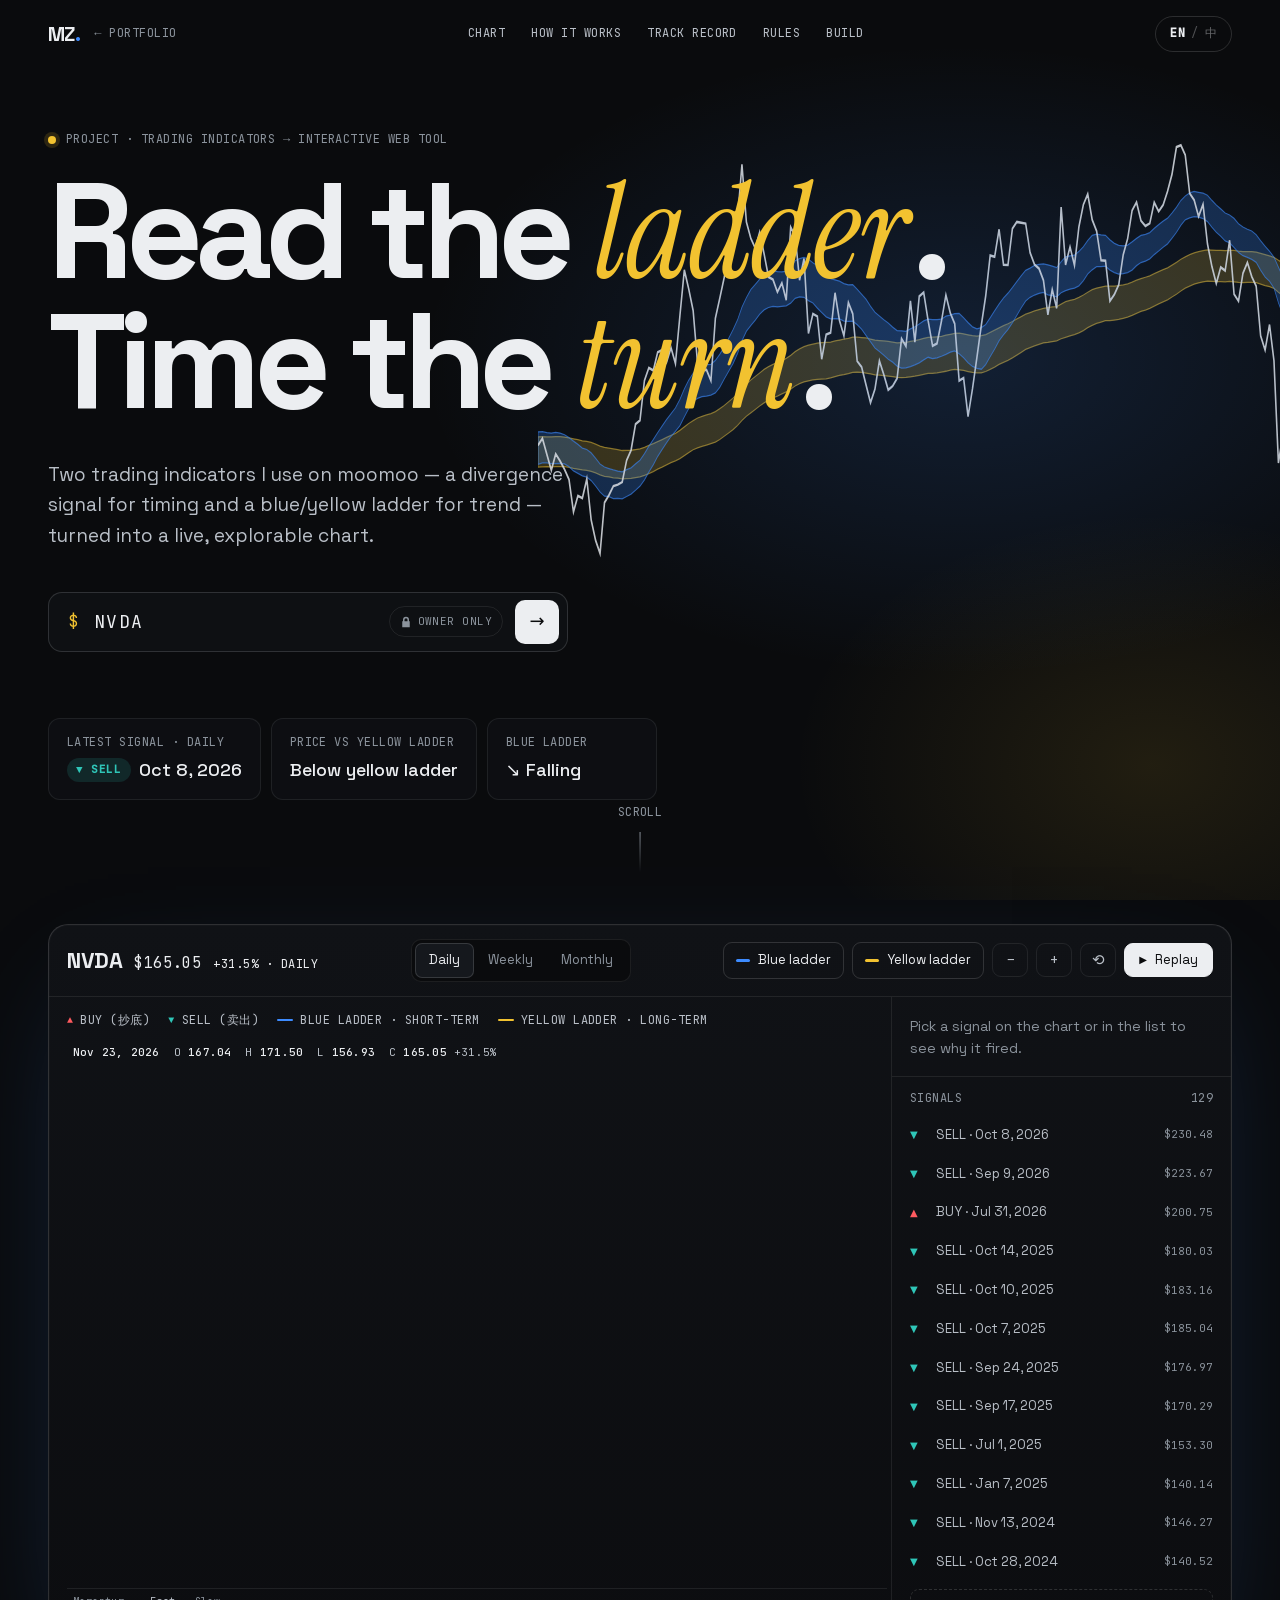
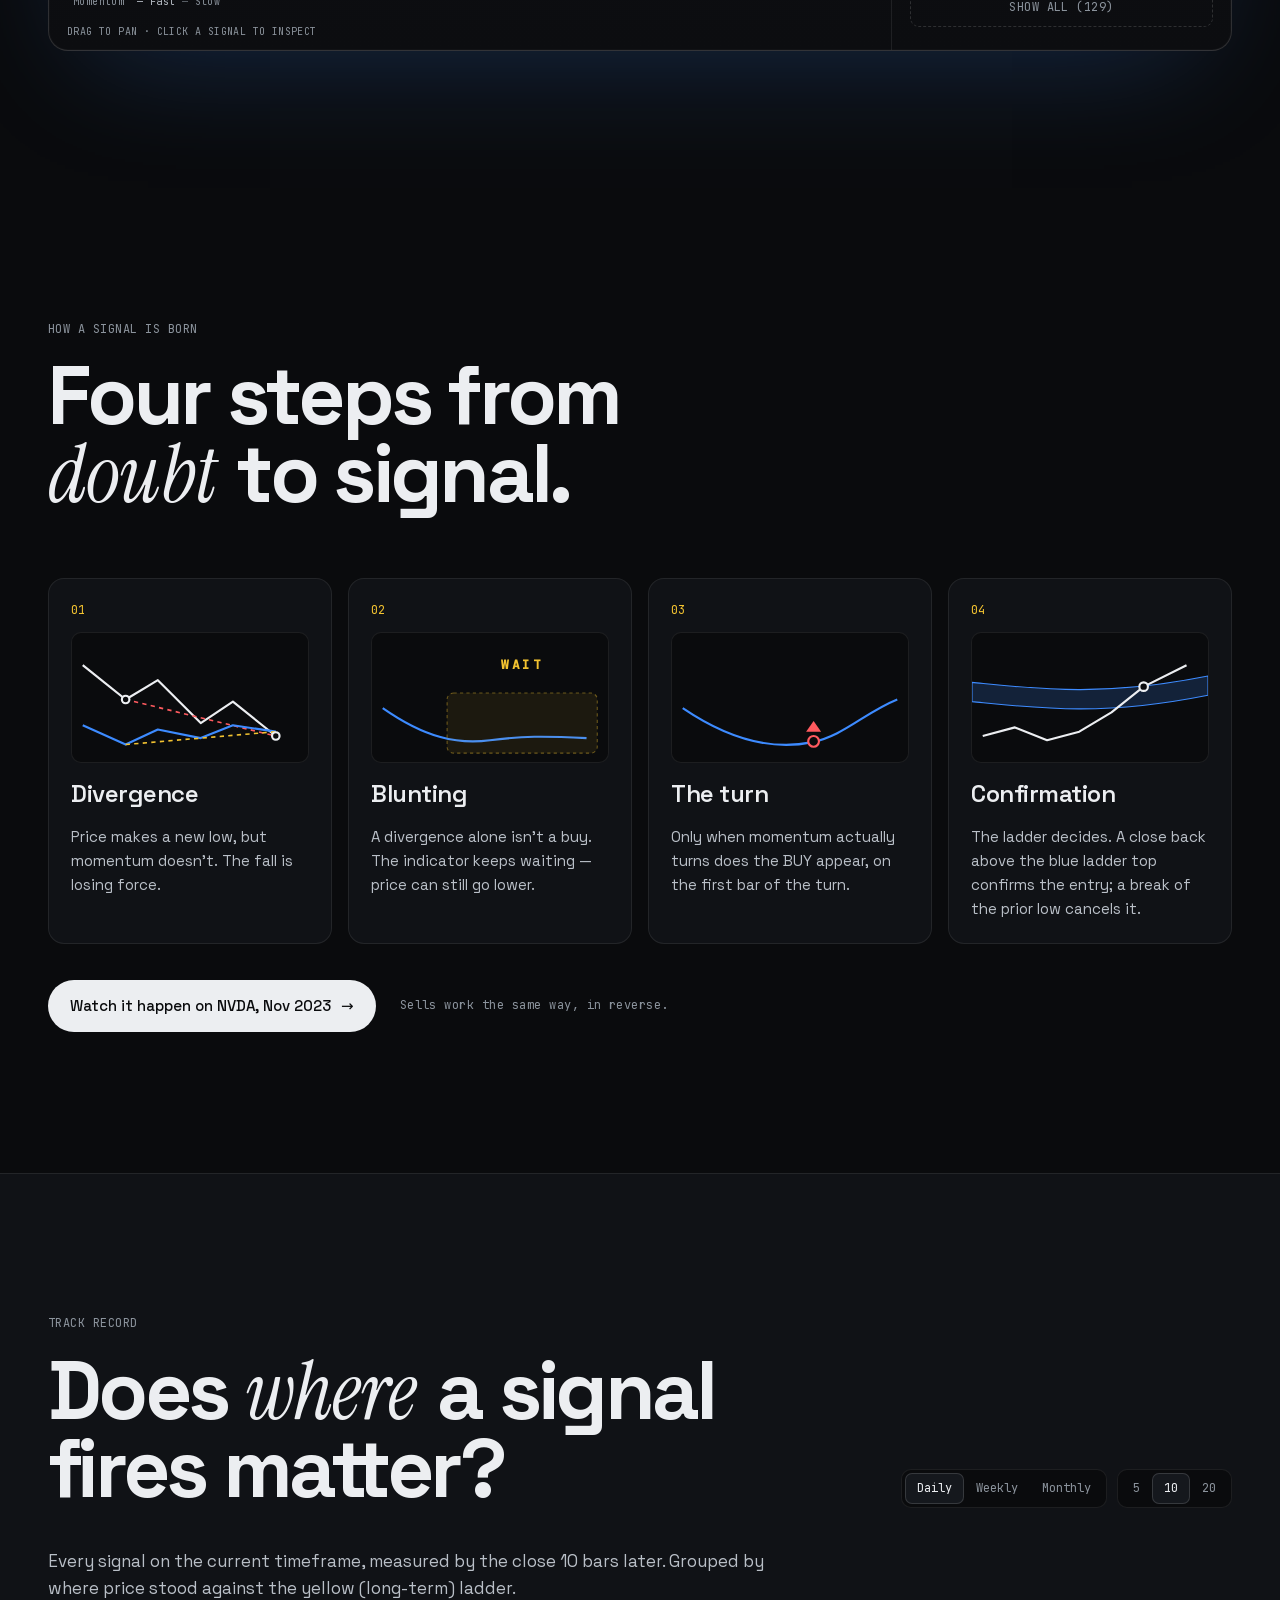
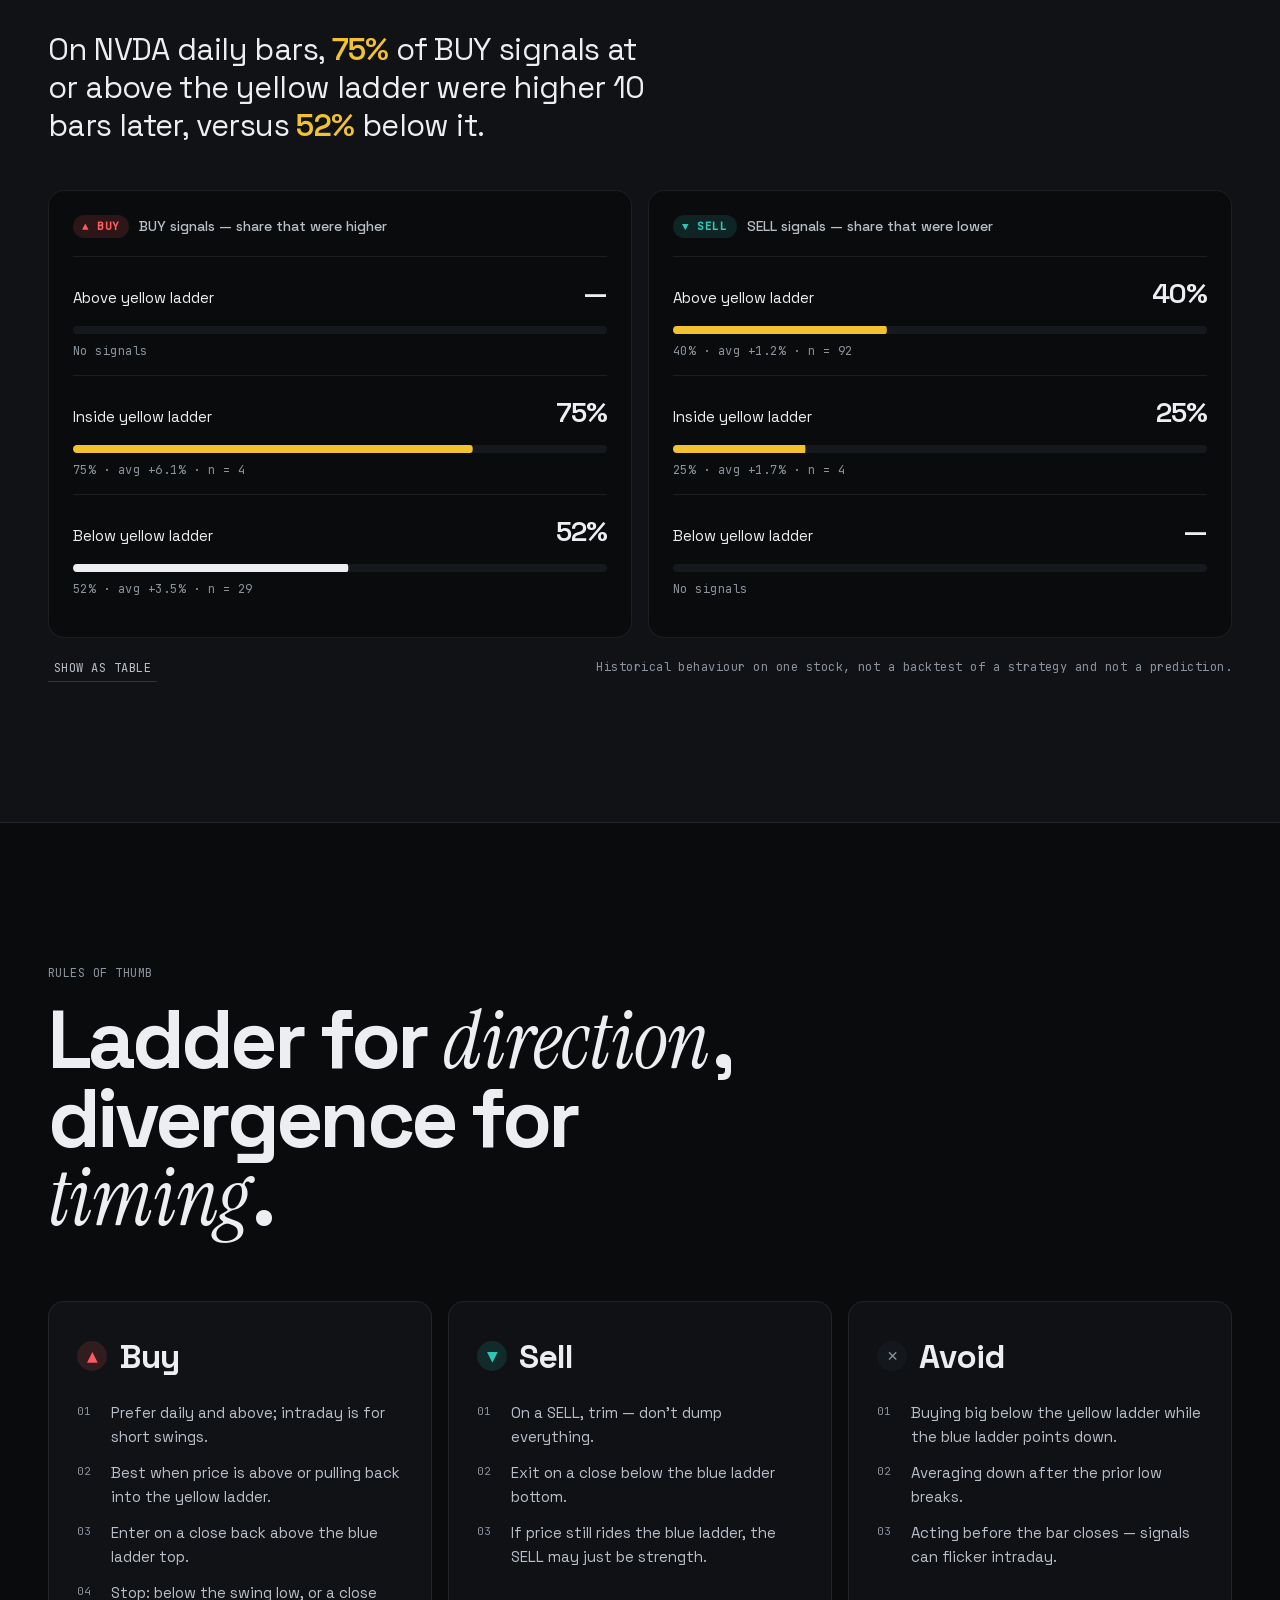
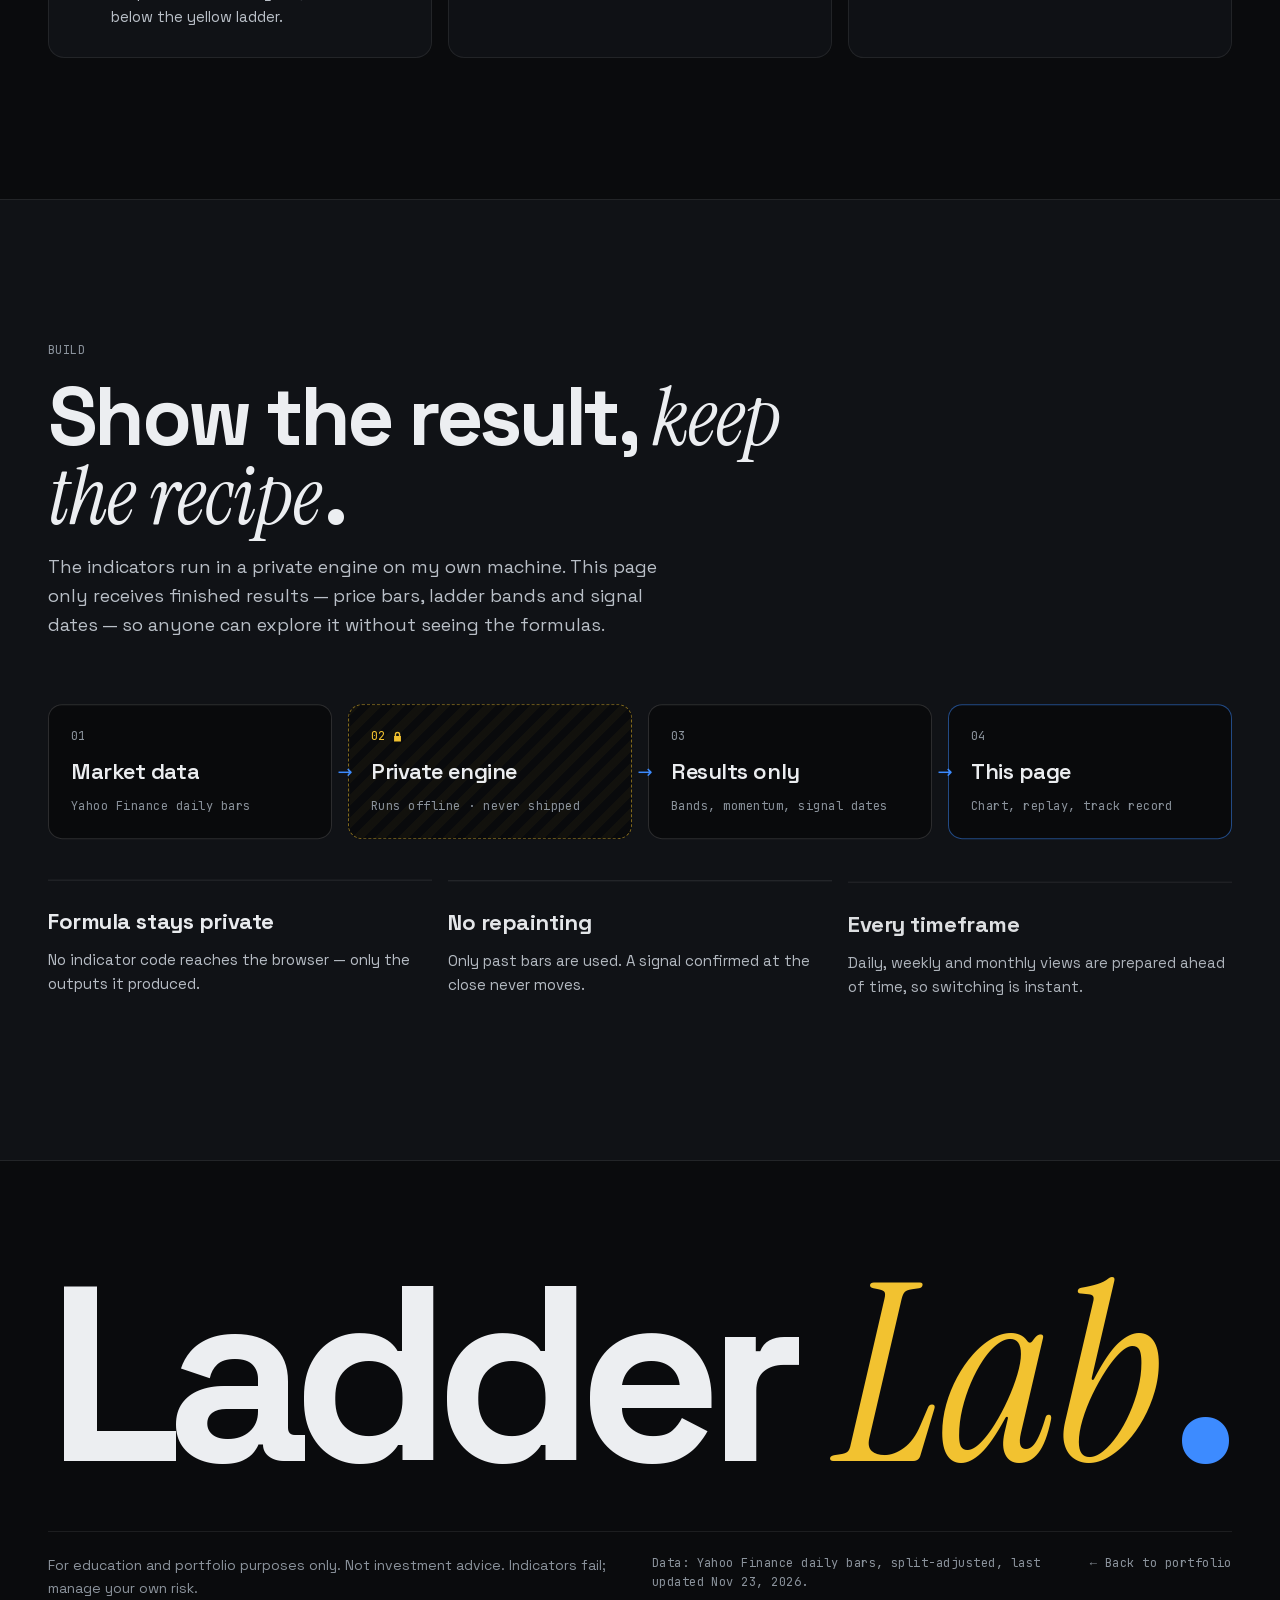
==== ladder-lab/index.html @ 9405c947 "Update site: ladder lab page" ====
<!DOCTYPE html>
<html lang="en">
<head>
  <meta charset="UTF-8" />
  <meta name="viewport" content="width=device-width, initial-scale=1.0" />
  <title>Ladder Lab | Michael Zhang</title>
  <meta name="description" content="Ladder Lab — two personal trading indicators, a divergence signal and a blue/yellow trend ladder, explored interactively on NVDA." />
  <meta name="theme-color" content="#0a0b0d" />
  <link rel="icon" href="data:image/svg+xml,<svg xmlns='http://www.w3.org/2000/svg' viewBox='0 0 64 64'><rect width='64' height='64' rx='14' fill='%230a0b0d'/><rect x='14' y='16' width='36' height='5' rx='2' fill='%233d8bff'/><rect x='14' y='29' width='36' height='5' rx='2' fill='%23f2c230'/><rect x='14' y='42' width='36' height='5' rx='2' fill='%233d8bff'/></svg>" />
  <script>
    (function () {
      var lang = null;
      try { var q = new URLSearchParams(location.search).get("lang"); if (q === "zh" || q === "en") lang = q; } catch (e) {}
      if (!lang) { try { var s = localStorage.getItem("site-lang"); if (s === "zh" || s === "en") lang = s; } catch (e) {} }
      if (!lang) lang = /^zh/i.test(navigator.language || "") ? "zh" : "en";
      window.__LANG = lang;
      document.documentElement.lang = lang === "zh" ? "zh-CN" : "en";
    })();
  </script>
  <link rel="preload" href="fonts/SpaceGrotesk-normal-latin-7.woff2" as="font" type="font/woff2" crossorigin />
  <link rel="stylesheet" href="css/fonts.css" />
  <link rel="stylesheet" href="css/style.css" />
</head>
<body>
  <!-- ========== NAV ========== -->
  <header class="nav" id="nav">
    <a class="nav-back" href="/" aria-label="Back to portfolio">
      <span class="nav-logo">MZ<span class="accent">.</span></span>
      <span class="nav-back-text mono"><span aria-hidden="true">←</span> <span data-i18n="back">Portfolio</span></span>
    </a>
    <nav class="nav-links mono" aria-label="Sections">
      <a href="#lab" data-i18n="navChart">Chart</a>
      <a href="#how" data-i18n="navHow">How it works</a>
      <a href="#record" data-i18n="navRecord">Track record</a>
      <a href="#rules" data-i18n="navRules">Rules</a>
      <a href="#code" data-i18n="navCode">Build</a>
    </nav>
    <button class="lang-toggle mono" id="langToggle" type="button" aria-label="Switch language">
      <span data-lang="en">EN</span><span aria-hidden="true" class="sep">/</span><span data-lang="zh">中</span>
    </button>
  </header>

  <main>
    <!-- ========== HERO ========== -->
    <section class="hero" id="top">
      <div class="hero-bg" aria-hidden="true">
        <div class="rung-field" id="rungField"></div>
      </div>
      <div class="wrap hero-inner">
        <p class="eyebrow mono"><span class="dot"></span><span data-i18n="eyebrow"></span></p>
        <h1 class="hero-title" data-i18n-html="heroTitle"></h1>
        <p class="hero-sub" data-i18n="heroSub"></p>

        <form class="search" id="searchForm" autocomplete="off" role="search">
          <span class="search-prompt mono" aria-hidden="true">$</span>
          <input class="search-input mono" id="searchInput" type="text" value="NVDA" spellcheck="false" aria-describedby="searchMsg" />
          <span class="search-lock mono"><svg viewBox="0 0 16 16" width="12" height="12" aria-hidden="true"><path fill="currentColor" d="M4 7V5a4 4 0 1 1 8 0v2h1v8H3V7h1Zm2 0h4V5a2 2 0 1 0-4 0v2Z"/></svg><span data-i18n="lockHint">Owner only</span></span>
          <button class="search-go" type="submit" aria-label="Go">→</button>
        </form>
        <p class="search-msg mono" id="searchMsg" role="status"></p>

        <ul class="hero-status" id="heroStatus"></ul>
      </div>
      <a class="scroll-cue mono" href="#lab"><span data-i18n="scrollCue">Scroll</span><i></i></a>
    </section>

    <!-- ========== LAB (chart) ========== -->
    <section class="lab" id="lab">
      <div class="wrap">
        <div class="terminal">
          <div class="term-bar">
            <div class="term-id">
              <span class="term-sym" id="symName">NVDA</span>
              <span class="term-px mono" id="symPx"></span>
              <span class="term-chg mono" id="symChg"></span>
            </div>
            <div class="seg" role="tablist" id="tfSeg">
              <button role="tab" data-tf="D" data-i18n="tfD">Daily</button>
              <button role="tab" data-tf="W" data-i18n="tfW">Weekly</button>
              <button role="tab" data-tf="M" data-i18n="tfM">Monthly</button>
            </div>
            <div class="term-tools">
              <label class="chk blue"><input type="checkbox" id="tBlue" checked /><i></i><span data-i18n="blue">Blue ladder</span></label>
              <label class="chk yellow"><input type="checkbox" id="tYellow" checked /><i></i><span data-i18n="yellow">Yellow ladder</span></label>
              <button class="tool" id="zoomOut" data-i18n-aria="zoomOut" aria-label="Zoom out">−</button>
              <button class="tool" id="zoomIn" data-i18n-aria="zoomIn" aria-label="Zoom in">+</button>
              <button class="tool" id="resetView" data-i18n-aria="reset" aria-label="Reset view">⟲</button>
              <button class="tool tool-play" id="replayBtn"><span class="ico" aria-hidden="true">▶</span><span data-i18n="replay">Replay</span></button>
            </div>
          </div>

          <div class="term-body">
            <div class="chart-col">
              <div class="legend mono" id="legend">
                <span class="lg"><i class="sw sw-buy">▲</i><span data-i18n="legendBuy"></span></span>
                <span class="lg"><i class="sw sw-sell">▼</i><span data-i18n="legendSell"></span></span>
                <span class="lg"><i class="sw sw-line blue"></i><span data-i18n="legendBlue"></span></span>
                <span class="lg"><i class="sw sw-line yellow"></i><span data-i18n="legendYellow"></span></span>
              </div>
              <div class="chart-wrap">
                <div class="readout mono" id="readout" aria-live="off"></div>
                <div class="stage mono" id="stage" hidden><span class="stage-dot"></span><span id="stageText"></span><span class="stage-date" id="stageDate"></span></div>
                <div class="chart" id="chart" role="img" aria-label="NVDA candlestick chart with ladder bands and signals"></div>
                <div class="pane-label mono" id="macdLabel"><span data-i18n="legendHist"></span> &nbsp;<span class="pl-dif">— <span data-i18n="legendDif"></span></span> <span class="pl-dea">┄ <span data-i18n="legendDea"></span></span></div>
              </div>
              <p class="chart-hint mono" data-i18n="dragHint"></p>
            </div>

            <aside class="inspector" id="inspector" aria-live="polite" data-lenis-prevent>
              <div class="insp-card" id="inspCard"></div>
              <div class="insp-list">
                <div class="insp-list-head mono">
                  <span data-i18n="signals">Signals</span>
                  <span id="sigCount"></span>
                </div>
                <ol class="sig-list" id="sigList"></ol>
                <button class="sig-more mono" id="sigMore" type="button"></button>
              </div>
            </aside>
          </div>
        </div>
      </div>
    </section>

    <!-- ========== HOW IT WORKS ========== -->
    <section class="section" id="how">
      <div class="wrap">
        <div class="sec-head">
          <p class="eyebrow mono" data-i18n="howEyebrow"></p>
          <h2 class="sec-title" data-i18n-html="howTitle"></h2>
        </div>
        <ol class="steps">
          <li class="step reveal">
            <span class="step-n mono">01</span>
            <svg class="step-fig" viewBox="0 0 220 120" aria-hidden="true">
              <polyline class="f-price" points="10,30 50,62 80,44 120,84 150,64 190,96" />
              <line class="f-div price" x1="50" y1="62" x2="190" y2="96" />
              <polyline class="f-dif" points="10,92 50,110 80,96 120,104 150,92 190,98" transform="translate(0,-6)" />
              <line class="f-div dif" x1="50" y1="104" x2="190" y2="92" />
              <circle class="f-pt" cx="50" cy="62" r="3.5" /><circle class="f-pt" cx="190" cy="96" r="3.5" />
            </svg>
            <h3 data-i18n="step1T"></h3>
            <p data-i18n="step1B"></p>
          </li>
          <li class="step reveal">
            <span class="step-n mono">02</span>
            <svg class="step-fig" viewBox="0 0 220 120" aria-hidden="true">
              <path class="f-dif" d="M10 70 C 50 98, 80 104, 110 100 S 160 96, 200 98" />
              <rect class="f-zone" x="70" y="56" width="140" height="56" rx="6" />
              <text class="f-txt" x="140" y="34" text-anchor="middle">WAIT</text>
            </svg>
            <h3 data-i18n="step2T"></h3>
            <p data-i18n="step2B"></p>
          </li>
          <li class="step reveal">
            <span class="step-n mono">03</span>
            <svg class="step-fig" viewBox="0 0 220 120" aria-hidden="true">
              <path class="f-dif" d="M10 70 C 60 104, 100 108, 130 102 S 180 74, 210 62" />
              <circle class="f-pt buy" cx="132" cy="101" r="5" />
              <path class="f-arrow buy" d="M132 82 l-7 10 h14 z" />
            </svg>
            <h3 data-i18n="step3T"></h3>
            <p data-i18n="step3B"></p>
          </li>
          <li class="step reveal">
            <span class="step-n mono">04</span>
            <svg class="step-fig" viewBox="0 0 220 120" aria-hidden="true">
              <path class="f-band blue" d="M0 46 C 60 52, 120 60, 220 40 L 220 58 C 120 78, 60 70, 0 64 Z" />
              <polyline class="f-price" points="10,96 40,88 70,100 100,92 130,74 160,50 200,30" />
              <circle class="f-pt" cx="160" cy="50" r="4" />
            </svg>
            <h3 data-i18n="step4T"></h3>
            <p data-i18n="step4B"></p>
          </li>
        </ol>
        <div class="how-foot">
          <button class="btn btn-primary" id="howCta" type="button"><span data-i18n="howCta"></span> <span aria-hidden="true">→</span></button>
          <p class="mono how-mirror" data-i18n="howMirror"></p>
        </div>
      </div>
    </section>

    <!-- ========== TRACK RECORD ========== -->
    <section class="section section-alt" id="record">
      <div class="wrap">
        <div class="sec-head sec-head-row">
          <div>
            <p class="eyebrow mono" data-i18n="recEyebrow"></p>
            <h2 class="sec-title" data-i18n-html="recTitle"></h2>
          </div>
          <div class="rec-controls">
            <div class="seg seg-sm" id="tfSeg2" role="tablist">
              <button role="tab" data-tf="D" data-i18n="tfD"></button>
              <button role="tab" data-tf="W" data-i18n="tfW"></button>
              <button role="tab" data-tf="M" data-i18n="tfM"></button>
            </div>
            <div class="seg seg-sm" id="hzSeg" role="tablist" aria-label="Horizon">
              <button role="tab" data-hz="5">5</button>
              <button role="tab" data-hz="10">10</button>
              <button role="tab" data-hz="20">20</button>
            </div>
          </div>
        </div>
        <p class="rec-sub" id="recSub"></p>
        <p class="rec-insight" id="recInsight"></p>
        <div class="rec-grid" id="recGrid"></div>
        <div class="rec-foot">
          <button class="link-btn mono" id="recToggle" type="button"></button>
          <p class="mono rec-note" data-i18n="recNote"></p>
        </div>
      </div>
    </section>

    <!-- ========== RULES ========== -->
    <section class="section" id="rules">
      <div class="wrap">
        <div class="sec-head">
          <p class="eyebrow mono" data-i18n="rulesEyebrow"></p>
          <h2 class="sec-title" data-i18n-html="rulesTitle"></h2>
        </div>
        <div class="rules">
          <article class="rule reveal rule-buy">
            <h3><span class="rule-ico" aria-hidden="true">▲</span><span data-i18n="ruleBuyT"></span></h3>
            <ol><li data-i18n="ruleBuy1"></li><li data-i18n="ruleBuy2"></li><li data-i18n="ruleBuy3"></li><li data-i18n="ruleBuy4"></li></ol>
          </article>
          <article class="rule reveal rule-sell">
            <h3><span class="rule-ico" aria-hidden="true">▼</span><span data-i18n="ruleSellT"></span></h3>
            <ol><li data-i18n="ruleSell1"></li><li data-i18n="ruleSell2"></li><li data-i18n="ruleSell3"></li></ol>
          </article>
          <article class="rule reveal rule-avoid">
            <h3><span class="rule-ico" aria-hidden="true">✕</span><span data-i18n="ruleAvoidT"></span></h3>
            <ol><li data-i18n="ruleAvoid1"></li><li data-i18n="ruleAvoid2"></li><li data-i18n="ruleAvoid3"></li></ol>
          </article>
        </div>
      </div>
    </section>

    <!-- ========== UNDER THE HOOD ========== -->
    <section class="section section-alt" id="code">
      <div class="wrap">
        <div class="sec-head">
          <p class="eyebrow mono" data-i18n="codeEyebrow"></p>
          <h2 class="sec-title" data-i18n-html="codeTitle"></h2>
          <p class="sec-sub" data-i18n="codeSub"></p>
        </div>
        <ol class="pipe reveal">
          <li class="pipe-step"><span class="pipe-n mono">01</span><h3 data-i18n="pipe1T"></h3><p class="mono" data-i18n="pipe1B"></p></li>
          <li class="pipe-step pipe-lock"><span class="pipe-n mono">02 <svg viewBox="0 0 16 16" width="11" height="11" aria-hidden="true"><path fill="currentColor" d="M4 7V5a4 4 0 1 1 8 0v2h1v8H3V7h1Zm2 0h4V5a2 2 0 1 0-4 0v2Z"/></svg></span><h3 data-i18n="pipe2T"></h3><p class="mono" data-i18n="pipe2B"></p></li>
          <li class="pipe-step"><span class="pipe-n mono">03</span><h3 data-i18n="pipe3T"></h3><p class="mono" data-i18n="pipe3B"></p></li>
          <li class="pipe-step pipe-out"><span class="pipe-n mono">04</span><h3 data-i18n="pipe4T"></h3><p class="mono" data-i18n="pipe4B"></p></li>
        </ol>
        <div class="facts">
          <div class="fact reveal"><h3 data-i18n="fact1T"></h3><p data-i18n="fact1B"></p></div>
          <div class="fact reveal"><h3 data-i18n="fact2T"></h3><p data-i18n="fact2B"></p></div>
          <div class="fact reveal"><h3 data-i18n="fact3T"></h3><p data-i18n="fact3B"></p></div>
        </div>
      </div>
    </section>
  </main>

  <footer class="footer">
    <div class="wrap">
      <div class="foot-mark" aria-hidden="true">Ladder <em>Lab</em><span class="accent">.</span></div>
      <div class="foot-row">
        <p data-i18n="footDisclaimer"></p>
        <p class="mono" id="footData"></p>
        <a class="mono foot-back" href="/"><span aria-hidden="true">←</span> <span data-i18n="footBack"></span></a>
      </div>
    </div>
  </footer>

  <script src="js/vendor/lightweight-charts.js"></script>
  <script src="js/vendor/gsap.min.js"></script>
  <script src="js/vendor/ScrollTrigger.min.js"></script>
  <script src="js/vendor/lenis.min.js"></script>
  <script src="data/NVDA.js"></script>
  <script src="js/i18n.js"></script>
  <script src="js/app.js"></script>
</body>
</html>
---- ladder-lab/css/fonts.css ----
/* Self-hosted Google Fonts (works in mainland China) */
/* latin-ext */
@font-face {
  font-family: 'Instrument Serif';
  font-style: italic;
  font-weight: 400;
  font-display: swap;
  src: url(../fonts/InstrumentSerif-italic-latin-ext-0.woff2) format('woff2');
  unicode-range: U+0100-02BA, U+02BD-02C5, U+02C7-02CC, U+02CE-02D7, U+02DD-02FF, U+0304, U+0308, U+0329, U+1D00-1DBF, U+1E00-1E9F, U+1EF2-1EFF, U+2020, U+20A0-20AB, U+20AD-20C4, U+2113, U+2C60-2C7F, U+A720-A7FF;
}
/* latin */
@font-face {
  font-family: 'Instrument Serif';
  font-style: italic;
  font-weight: 400;
  font-display: swap;
  src: url(../fonts/InstrumentSerif-italic-latin-1.woff2) format('woff2');
  unicode-range: U+0000-00FF, U+0131, U+0152-0153, U+02BB-02BC, U+02C6, U+02DA, U+02DC, U+0304, U+0308, U+0329, U+2000-206F, U+20AC, U+2122, U+2191, U+2193, U+2212, U+2215, U+FEFF, U+FFFD;
}
/* latin-ext */
@font-face {
  font-family: 'Instrument Serif';
  font-style: normal;
  font-weight: 400;
  font-display: swap;
  src: url(../fonts/InstrumentSerif-normal-latin-ext-2.woff2) format('woff2');
  unicode-range: U+0100-02BA, U+02BD-02C5, U+02C7-02CC, U+02CE-02D7, U+02DD-02FF, U+0304, U+0308, U+0329, U+1D00-1DBF, U+1E00-1E9F, U+1EF2-1EFF, U+2020, U+20A0-20AB, U+20AD-20C4, U+2113, U+2C60-2C7F, U+A720-A7FF;
}
/* latin */
@font-face {
  font-family: 'Instrument Serif';
  font-style: normal;
  font-weight: 400;
  font-display: swap;
  src: url(../fonts/InstrumentSerif-normal-latin-3.woff2) format('woff2');
  unicode-range: U+0000-00FF, U+0131, U+0152-0153, U+02BB-02BC, U+02C6, U+02DA, U+02DC, U+0304, U+0308, U+0329, U+2000-206F, U+20AC, U+2122, U+2191, U+2193, U+2212, U+2215, U+FEFF, U+FFFD;
}
/* latin-ext */
@font-face {
  font-family: 'JetBrains Mono';
  font-style: normal;
  font-weight: 400;
  font-display: swap;
  src: url(../fonts/JetBrainsMono-normal-latin-ext-4.woff2) format('woff2');
  unicode-range: U+0100-02BA, U+02BD-02C5, U+02C7-02CC, U+02CE-02D7, U+02DD-02FF, U+0304, U+0308, U+0329, U+1D00-1DBF, U+1E00-1E9F, U+1EF2-1EFF, U+2020, U+20A0-20AB, U+20AD-20C4, U+2113, U+2C60-2C7F, U+A720-A7FF;
}
/* latin */
@font-face {
  font-family: 'JetBrains Mono';
  font-style: normal;
  font-weight: 400;
  font-display: swap;
  src: url(../fonts/JetBrainsMono-normal-latin-5.woff2) format('woff2');
  unicode-range: U+0000-00FF, U+0131, U+0152-0153, U+02BB-02BC, U+02C6, U+02DA, U+02DC, U+0304, U+0308, U+0329, U+2000-206F, U+20AC, U+2122, U+2191, U+2193, U+2212, U+2215, U+FEFF, U+FFFD;
}
/* latin-ext */
@font-face {
  font-family: 'JetBrains Mono';
  font-style: normal;
  font-weight: 500;
  font-display: swap;
  src: url(../fonts/JetBrainsMono-normal-latin-ext-4.woff2) format('woff2');
  unicode-range: U+0100-02BA, U+02BD-02C5, U+02C7-02CC, U+02CE-02D7, U+02DD-02FF, U+0304, U+0308, U+0329, U+1D00-1DBF, U+1E00-1E9F, U+1EF2-1EFF, U+2020, U+20A0-20AB, U+20AD-20C4, U+2113, U+2C60-2C7F, U+A720-A7FF;
}
/* latin */
@font-face {
  font-family: 'JetBrains Mono';
  font-style: normal;
  font-weight: 500;
  font-display: swap;
  src: url(../fonts/JetBrainsMono-normal-latin-5.woff2) format('woff2');
  unicode-range: U+0000-00FF, U+0131, U+0152-0153, U+02BB-02BC, U+02C6, U+02DA, U+02DC, U+0304, U+0308, U+0329, U+2000-206F, U+20AC, U+2122, U+2191, U+2193, U+2212, U+2215, U+FEFF, U+FFFD;
}
/* latin-ext */
@font-face {
  font-family: 'Space Grotesk';
  font-style: normal;
  font-weight: 400;
  font-display: swap;
  src: url(../fonts/SpaceGrotesk-normal-latin-ext-6.woff2) format('woff2');
  unicode-range: U+0100-02BA, U+02BD-02C5, U+02C7-02CC, U+02CE-02D7, U+02DD-02FF, U+0304, U+0308, U+0329, U+1D00-1DBF, U+1E00-1E9F, U+1EF2-1EFF, U+2020, U+20A0-20AB, U+20AD-20C4, U+2113, U+2C60-2C7F, U+A720-A7FF;
}
/* latin */
@font-face {
  font-family: 'Space Grotesk';
  font-style: normal;
  font-weight: 400;
  font-display: swap;
  src: url(../fonts/SpaceGrotesk-normal-latin-7.woff2) format('woff2');
  unicode-range: U+0000-00FF, U+0131, U+0152-0153, U+02BB-02BC, U+02C6, U+02DA, U+02DC, U+0304, U+0308, U+0329, U+2000-206F, U+20AC, U+2122, U+2191, U+2193, U+2212, U+2215, U+FEFF, U+FFFD;
}
/* latin-ext */
@font-face {
  font-family: 'Space Grotesk';
  font-style: normal;
  font-weight: 500;
  font-display: swap;
  src: url(../fonts/SpaceGrotesk-normal-latin-ext-6.woff2) format('woff2');
  unicode-range: U+0100-02BA, U+02BD-02C5, U+02C7-02CC, U+02CE-02D7, U+02DD-02FF, U+0304, U+0308, U+0329, U+1D00-1DBF, U+1E00-1E9F, U+1EF2-1EFF, U+2020, U+20A0-20AB, U+20AD-20C4, U+2113, U+2C60-2C7F, U+A720-A7FF;
}
/* latin */
@font-face {
  font-family: 'Space Grotesk';
  font-style: normal;
  font-weight: 500;
  font-display: swap;
  src: url(../fonts/SpaceGrotesk-normal-latin-7.woff2) format('woff2');
  unicode-range: U+0000-00FF, U+0131, U+0152-0153, U+02BB-02BC, U+02C6, U+02DA, U+02DC, U+0304, U+0308, U+0329, U+2000-206F, U+20AC, U+2122, U+2191, U+2193, U+2212, U+2215, U+FEFF, U+FFFD;
}
/* latin-ext */
@font-face {
  font-family: 'Space Grotesk';
  font-style: normal;
  font-weight: 600;
  font-display: swap;
  src: url(../fonts/SpaceGrotesk-normal-latin-ext-6.woff2) format('woff2');
  unicode-range: U+0100-02BA, U+02BD-02C5, U+02C7-02CC, U+02CE-02D7, U+02DD-02FF, U+0304, U+0308, U+0329, U+1D00-1DBF, U+1E00-1E9F, U+1EF2-1EFF, U+2020, U+20A0-20AB, U+20AD-20C4, U+2113, U+2C60-2C7F, U+A720-A7FF;
}
/* latin */
@font-face {
  font-family: 'Space Grotesk';
  font-style: normal;
  font-weight: 600;
  font-display: swap;
  src: url(../fonts/SpaceGrotesk-normal-latin-7.woff2) format('woff2');
  unicode-range: U+0000-00FF, U+0131, U+0152-0153, U+02BB-02BC, U+02C6, U+02DA, U+02DC, U+0304, U+0308, U+0329, U+2000-206F, U+20AC, U+2122, U+2191, U+2193, U+2212, U+2215, U+FEFF, U+FFFD;
}
/* latin-ext */
@font-face {
  font-family: 'Space Grotesk';
  font-style: normal;
  font-weight: 700;
  font-display: swap;
  src: url(../fonts/SpaceGrotesk-normal-latin-ext-6.woff2) format('woff2');
  unicode-range: U+0100-02BA, U+02BD-02C5, U+02C7-02CC, U+02CE-02D7, U+02DD-02FF, U+0304, U+0308, U+0329, U+1D00-1DBF, U+1E00-1E9F, U+1EF2-1EFF, U+2020, U+20A0-20AB, U+20AD-20C4, U+2113, U+2C60-2C7F, U+A720-A7FF;
}
/* latin */
@font-face {
  font-family: 'Space Grotesk';
  font-style: normal;
  font-weight: 700;
  font-display: swap;
  src: url(../fonts/SpaceGrotesk-normal-latin-7.woff2) format('woff2');
  unicode-range: U+0000-00FF, U+0131, U+0152-0153, U+02BB-02BC, U+02C6, U+02DA, U+02DC, U+0304, U+0308, U+0329, U+2000-206F, U+20AC, U+2122, U+2191, U+2193, U+2212, U+2215, U+FEFF, U+FFFD;
}
---- ladder-lab/css/style.css ----
/* ============================================================
   Ladder Lab — dark terminal, editorial type
   ============================================================ */
:root {
  color-scheme: dark;
  --bg: #0a0b0d;
  --panel: #101216;
  --panel-2: #15181d;
  --line: rgba(255, 255, 255, 0.08);
  --line-2: rgba(255, 255, 255, 0.14);
  --ink: #eceef1;
  --ink-2: #b9bfc7;
  --mut: #8b939c;
  --blue: #3d8bff;
  --yellow: #f2c230;
  --buy: #ff5a5f;
  --sell: #2fc6b8;
  --down: #5b6470;

  --font: "Space Grotesk", "PingFang SC", "Hiragino Sans GB", "Microsoft YaHei", "Noto Sans SC", system-ui, sans-serif;
  --mono: "JetBrains Mono", "PingFang SC", ui-monospace, monospace;
  --serif: "Instrument Serif", "Songti SC", Georgia, serif;
  --gutter: clamp(16px, 4vw, 48px);
  --ease: cubic-bezier(0.22, 1, 0.36, 1);
}

*, *::before, *::after { box-sizing: border-box; }
html { scroll-behavior: smooth; }
html.lenis, html.lenis body { height: auto; }
.lenis.lenis-smooth { scroll-behavior: auto !important; }
body {
  margin: 0; background: var(--bg); color: var(--ink);
  font-family: var(--font); font-size: 17px; line-height: 1.6;
  -webkit-font-smoothing: antialiased; overflow-x: clip;
}
a { color: inherit; text-decoration: none; }
h1, h2, h3, p { margin: 0; }
ol, ul { margin: 0; padding: 0; list-style: none; }
button { font: inherit; color: inherit; background: none; border: 0; cursor: pointer; }
::selection { background: var(--blue); color: #fff; }
:focus-visible { outline: 2px solid var(--blue); outline-offset: 3px; border-radius: 4px; }

.wrap { width: 100%; max-width: 1440px; margin: 0 auto; padding: 0 var(--gutter); }
.mono { font-family: var(--mono); font-size: 12px; letter-spacing: 0.04em; text-transform: uppercase; }
html[lang="zh-CN"] .mono { letter-spacing: 0.02em; }
.accent { color: var(--blue); }
em {
  font-family: var(--serif); font-style: italic; font-weight: 400;
  letter-spacing: -0.01em; padding-right: 0.04em;
}
html[lang="zh-CN"] em { font-family: inherit; font-style: normal; font-weight: inherit; color: var(--yellow); padding: 0; }
.eyebrow { color: var(--mut); display: flex; align-items: center; gap: 10px; }
.eyebrow .dot { width: 8px; height: 8px; border-radius: 50%; background: var(--yellow); box-shadow: 0 0 0 4px rgba(242, 194, 48, 0.15); }

/* ============================================================
   NAV
   ============================================================ */
.nav {
  position: fixed; inset: 0 0 auto 0; z-index: 50;
  display: flex; align-items: center; justify-content: space-between; gap: 20px;
  padding: 16px var(--gutter);
  transition: background 0.4s var(--ease), border-color 0.4s, transform 0.5s var(--ease);
  border-bottom: 1px solid transparent;
}
.nav.is-scrolled { background: rgba(10, 11, 13, 0.78); backdrop-filter: blur(14px); -webkit-backdrop-filter: blur(14px); border-bottom-color: var(--line); }
.nav.is-hidden { transform: translateY(-110%); }
.nav-back { display: flex; align-items: center; gap: 14px; }
.nav-logo { font-weight: 700; font-size: 20px; letter-spacing: -0.03em; }
.nav-back-text { color: var(--mut); transition: color 0.3s; }
.nav-back:hover .nav-back-text { color: var(--ink); }
.nav-links { display: flex; gap: 26px; color: var(--ink-2); }
.nav-links a { transition: color 0.3s; }
.nav-links a:hover { color: var(--ink); }
.lang-toggle { display: inline-flex; gap: 6px; height: 36px; align-items: center; padding: 0 14px; border: 1px solid var(--line-2); border-radius: 999px; }
.lang-toggle [data-lang] { opacity: 0.4; transition: opacity 0.3s, color 0.3s; }
.lang-toggle [data-lang].is-active { opacity: 1; font-weight: 600; }
.lang-toggle:hover [data-lang]:not(.is-active) { opacity: 1; color: var(--blue); }
.lang-toggle .sep { opacity: 0.3; }

/* ============================================================
   HERO
   ============================================================ */
.hero { position: relative; min-height: min(100svh, 980px); display: flex; align-items: center; padding: 120px 0 90px; overflow: hidden; }
.hero-bg { position: absolute; inset: 0; pointer-events: none; }
.hero-bg::after {
  content: ""; position: absolute; inset: 0;
  background: radial-gradient(60% 50% at 75% 40%, rgba(61, 139, 255, 0.16), transparent 70%),
              radial-gradient(40% 40% at 90% 85%, rgba(242, 194, 48, 0.10), transparent 70%),
              linear-gradient(180deg, transparent 60%, var(--bg));
}
.rung-field { position: absolute; inset: 0; }
.rung-field svg { position: absolute; right: -4%; top: 8%; width: 62%; height: 84%; opacity: 0.9; }
.hero-inner { position: relative; z-index: 2; }
.hero-title {
  margin-top: 22px; font-size: clamp(56px, 10.5vw, 168px); line-height: 0.9;
  letter-spacing: -0.055em; font-weight: 700; max-width: 11ch;
}
html[lang="zh-CN"] .hero-title { letter-spacing: 0; line-height: 1.08; font-size: clamp(48px, 8.4vw, 132px); max-width: 9em; }
.hero-title em { color: var(--yellow); }
.hero-title .ln { display: block; overflow: hidden; padding-bottom: 0.06em; }
.hero-title .ln > span { display: block; }
.hero-sub { margin-top: 28px; max-width: 560px; color: var(--ink-2); font-size: clamp(17px, 1.5vw, 20px); }

.search {
  margin-top: 40px; display: flex; align-items: center; gap: 12px;
  width: min(520px, 100%); height: 60px; padding: 0 8px 0 20px;
  background: rgba(16, 18, 22, 0.8); border: 1px solid var(--line-2); border-radius: 14px;
  transition: border-color 0.3s, box-shadow 0.3s;
}
.search:focus-within { border-color: var(--blue); box-shadow: 0 0 0 4px rgba(61, 139, 255, 0.15); }
.search-prompt { color: var(--yellow); font-size: 16px; }
.search-input {
  flex: 1; min-width: 0; height: 100%; background: none; border: 0; outline: none;
  color: var(--ink); font-size: 18px; letter-spacing: 0.08em;
}
.search-lock { display: inline-flex; align-items: center; gap: 6px; color: var(--mut); padding: 6px 10px; border: 1px solid var(--line); border-radius: 999px; font-size: 11px; white-space: nowrap; }
.search-go { width: 44px; height: 44px; border-radius: 10px; background: var(--ink); color: var(--bg); font-size: 18px; transition: background 0.3s; }
.search-go:hover { background: var(--blue); color: #fff; }
.search-msg { min-height: 20px; margin-top: 10px; color: var(--yellow); font-size: 11px; }

.hero-status { margin-top: 36px; display: flex; flex-wrap: wrap; gap: 10px; }
.hero-status li {
  display: flex; flex-direction: column; gap: 4px; padding: 14px 18px; min-width: 170px;
  border: 1px solid var(--line); border-radius: 12px; background: rgba(16, 18, 22, 0.6);
}
.hs-k { color: var(--mut); }
.hs-v { font-size: 18px; font-weight: 500; display: flex; align-items: center; gap: 8px; }
.hs-v .tag { font-size: 11px; }
.scroll-cue { position: absolute; left: 50%; bottom: 28px; transform: translateX(-50%); display: flex; flex-direction: column; align-items: center; gap: 10px; color: var(--mut); z-index: 2; }
.scroll-cue i { width: 1px; height: 40px; background: linear-gradient(var(--mut), transparent); animation: cue 2s var(--ease) infinite; transform-origin: top; }
@keyframes cue { 0% { transform: scaleY(0); } 50% { transform: scaleY(1); } 100% { transform: scaleY(1); opacity: 0; } }

/* Tags */
.tag { display: inline-flex; align-items: center; gap: 6px; padding: 3px 9px; border-radius: 999px; font-family: var(--mono); font-size: 11px; font-weight: 600; letter-spacing: 0.06em; text-transform: uppercase; }
.tag-buy { background: rgba(255, 90, 95, 0.14); color: var(--buy); }
.tag-sell { background: rgba(47, 198, 184, 0.14); color: var(--sell); }
.tag-q { background: var(--panel-2); color: var(--ink-2); border: 1px solid var(--line-2); }
.tag-q.good { color: var(--ink); border-color: rgba(242, 194, 48, 0.5); }

/* ============================================================
   LAB — terminal with chart + inspector
   ============================================================ */
.lab { padding: 24px 0 clamp(80px, 10vw, 140px); }
.terminal {
  border: 1px solid var(--line-2); border-radius: 20px; overflow: hidden;
  background: linear-gradient(180deg, var(--panel), #0c0d10);
  box-shadow: 0 40px 120px -40px rgba(61, 139, 255, 0.25), 0 0 0 1px rgba(255, 255, 255, 0.02) inset;
}
.term-bar {
  display: flex; align-items: center; justify-content: space-between; gap: 16px; flex-wrap: wrap;
  padding: 14px 18px; border-bottom: 1px solid var(--line);
}
.term-id { display: flex; align-items: baseline; gap: 12px; }
.term-sym { font-size: 22px; font-weight: 700; letter-spacing: -0.02em; }
.term-px { font-size: 15px; color: var(--ink); }
.term-chg { font-size: 12px; }
.term-chg.up { color: var(--ink); } .term-chg.down { color: var(--mut); }

.seg { display: inline-flex; padding: 3px; background: var(--bg); border: 1px solid var(--line); border-radius: 10px; }
.seg button { padding: 7px 14px; border-radius: 7px; font-size: 13px; color: var(--mut); transition: background 0.25s, color 0.25s; }
.seg button:hover { color: var(--ink); }
.seg button[aria-selected="true"] { background: var(--panel-2); color: var(--ink); box-shadow: 0 0 0 1px var(--line-2) inset; }
.seg-sm button { padding: 6px 12px; font-family: var(--mono); font-size: 12px; }

.term-tools { display: flex; align-items: center; gap: 8px; flex-wrap: wrap; }
.chk { display: inline-flex; align-items: center; gap: 8px; padding: 7px 12px; border: 1px solid var(--line); border-radius: 9px; font-size: 13px; color: var(--ink-2); cursor: pointer; user-select: none; transition: border-color 0.25s, color 0.25s; }
.chk input { position: absolute; opacity: 0; pointer-events: none; }
.chk i { width: 14px; height: 3px; border-radius: 2px; background: currentColor; opacity: 0.35; }
.chk.blue i { background: var(--blue); } .chk.yellow i { background: var(--yellow); }
.chk:has(input:checked) { color: var(--ink); border-color: var(--line-2); }
.chk:has(input:checked) i { opacity: 1; }
.chk:has(input:focus-visible) { outline: 2px solid var(--blue); outline-offset: 2px; }
.tool { min-width: 36px; height: 34px; padding: 0 10px; border: 1px solid var(--line); border-radius: 9px; color: var(--ink-2); font-size: 15px; transition: border-color 0.25s, color 0.25s, background 0.25s; }
.tool:hover { border-color: var(--line-2); color: var(--ink); }
.tool-play { display: inline-flex; align-items: center; gap: 8px; font-size: 13px; background: var(--ink); color: var(--bg); border-color: var(--ink); padding: 0 14px; }
.tool-play:hover { background: var(--blue); border-color: var(--blue); color: #fff; }
.tool-play .ico { font-size: 10px; }
.tool-play.is-playing { background: var(--yellow); border-color: var(--yellow); color: var(--bg); }

.term-body { display: grid; grid-template-columns: minmax(0, 1fr) 340px; }
.chart-col { padding: 14px 4px 10px 18px; min-width: 0; }
.legend { display: flex; flex-wrap: wrap; gap: 6px 18px; color: var(--ink-2); padding: 0 0 10px; }
.lg { display: inline-flex; align-items: center; gap: 7px; }
.sw { font-style: normal; font-size: 10px; }
.sw-buy { color: var(--buy); } .sw-sell { color: var(--sell); }
.sw-line { width: 16px; height: 2px; border-radius: 2px; }
.sw-line.blue { background: var(--blue); } .sw-line.yellow { background: var(--yellow); }

.chart-wrap { position: relative; }
.chart { height: clamp(460px, 64vh, 680px); }
.readout {
  position: absolute; left: 6px; top: 4px; z-index: 3; pointer-events: none;
  display: flex; flex-wrap: wrap; gap: 4px 14px; font-size: 11px; color: var(--ink-2); text-transform: none; letter-spacing: 0.02em;
  max-width: calc(100% - 90px);
}
.readout b { color: var(--ink); font-weight: 500; }
.readout .rb { color: var(--blue); } .readout .ry { color: var(--yellow); }
.stage {
  position: absolute; left: 50%; top: 34px; transform: translateX(-50%); z-index: 4;
  display: inline-flex; align-items: center; gap: 10px; padding: 8px 14px; border-radius: 999px;
  background: rgba(10, 11, 13, 0.9); border: 1px solid var(--line-2); font-size: 11px; white-space: nowrap;
}
.stage[hidden] { display: none; }
.stage-dot { width: 8px; height: 8px; border-radius: 50%; background: var(--mut); }
.stage[data-s="div"] .stage-dot { background: var(--yellow); }
.stage[data-s="struct"] .stage-dot { background: var(--blue); }
.stage[data-s="buy"] { border-color: var(--buy); } .stage[data-s="buy"] .stage-dot { background: var(--buy); }
.stage[data-s="sell"] { border-color: var(--sell); } .stage[data-s="sell"] .stage-dot { background: var(--sell); }
.stage-date { color: var(--mut); }
.pane-label { position: absolute; left: 6px; z-index: 3; pointer-events: none; color: var(--mut); font-size: 10px; text-transform: none; }
.pl-dif { color: var(--ink-2); } .pl-dea { color: var(--mut); }
.chart-hint { color: var(--mut); font-size: 10px; padding-top: 8px; }

/* Inspector */
.inspector { border-left: 1px solid var(--line); display: flex; flex-direction: column; min-height: 0; max-height: calc(clamp(460px, 64vh, 680px) + 80px); overflow-y: auto; scrollbar-width: thin; overscroll-behavior: contain; }
.insp-card { padding: 18px 18px 16px; border-bottom: 1px solid var(--line); }
.insp-empty { color: var(--mut); font-size: 14px; }
.ic-top { display: flex; align-items: center; gap: 8px; flex-wrap: wrap; }
.ic-date { margin-top: 10px; font-size: 26px; font-weight: 600; letter-spacing: -0.02em; }
.ic-type { color: var(--mut); margin-top: 2px; }
.ic-why { margin-top: 12px; font-size: 14px; line-height: 1.55; color: var(--ink-2); }
.ic-why b { color: var(--ink); font-weight: 500; }
.ic-zone { margin-top: 10px; font-size: 13px; color: var(--ink-2); padding-left: 10px; border-left: 2px solid var(--yellow); }
.ic-confirm { margin-top: 10px; font-size: 13px; color: var(--ink-2); }
.ic-after { margin-top: 14px; }
.ic-after-k { color: var(--mut); }
.ic-fwd { margin-top: 8px; display: grid; grid-template-columns: repeat(3, 1fr); gap: 6px; }
.ic-fwd div { padding: 8px 10px; border: 1px solid var(--line); border-radius: 9px; }
.ic-fwd span { display: block; color: var(--mut); font-size: 10px; }
.ic-fwd b { font-size: 15px; font-weight: 600; }
.ic-fwd .good b { color: var(--ink); } .ic-fwd .bad b { color: var(--mut); }
.ic-fwd .good { border-color: rgba(242, 194, 48, 0.45); }
.ic-replay { margin-top: 14px; width: 100%; height: 38px; border-radius: 10px; border: 1px solid var(--line-2); font-size: 13px; transition: background 0.25s, border-color 0.25s; }
.ic-replay:hover { background: var(--panel-2); border-color: var(--blue); }

.insp-list { flex: 1; min-height: 0; display: flex; flex-direction: column; }
.insp-list-head { display: flex; justify-content: space-between; padding: 12px 18px 8px; color: var(--mut); }
.sig-list { padding: 0 8px 8px; }
.sig-list li button {
  width: 100%; display: grid; grid-template-columns: 16px 1fr auto; gap: 10px; align-items: center;
  padding: 9px 10px; border-radius: 9px; text-align: left; font-size: 13px; color: var(--ink-2);
  transition: background 0.2s, color 0.2s;
}
.sig-list li button:hover { background: var(--panel-2); color: var(--ink); }
.sig-list li button[aria-current="true"] { background: var(--panel-2); color: var(--ink); box-shadow: 0 0 0 1px var(--line-2) inset; }
.sig-ico { font-size: 10px; }
.sig-ico.buy { color: var(--buy); } .sig-ico.sell { color: var(--sell); }
.sig-px { font-family: var(--mono); font-size: 11px; color: var(--mut); }
.sig-more { margin: 0 18px 14px; padding: 8px; border: 1px dashed var(--line-2); border-radius: 9px; color: var(--mut); }
.sig-more:hover { color: var(--ink); }

/* ============================================================
   SECTIONS
   ============================================================ */
.section { padding: clamp(90px, 11vw, 160px) 0; position: relative; }
.section-alt { background: var(--panel); border-top: 1px solid var(--line); border-bottom: 1px solid var(--line); }
.sec-head { display: flex; flex-direction: column; gap: 18px; margin-bottom: clamp(40px, 5vw, 72px); }
.sec-head-row { flex-direction: row; justify-content: space-between; align-items: flex-end; flex-wrap: wrap; gap: 24px; }
.sec-head-row > div:first-child { display: flex; flex-direction: column; gap: 18px; }
.sec-title { font-size: clamp(40px, 6.4vw, 96px); line-height: 0.95; letter-spacing: -0.045em; font-weight: 700; max-width: 14ch; }
html[lang="zh-CN"] .sec-title { letter-spacing: 0; line-height: 1.15; max-width: 12em; font-size: clamp(36px, 5.2vw, 76px); }
.sec-sub { max-width: 640px; color: var(--ink-2); font-size: 18px; }

/* Steps */
.steps { display: grid; grid-template-columns: repeat(4, minmax(0, 1fr)); gap: 16px; counter-reset: s; }
.step { padding: 22px; border: 1px solid var(--line); border-radius: 16px; background: var(--panel); display: flex; flex-direction: column; gap: 12px; transition: border-color 0.3s, transform 0.4s var(--ease); }
.step:hover { border-color: var(--line-2); transform: translateY(-4px); }
.step-n { color: var(--yellow); }
.step-fig { width: 100%; height: auto; background: var(--bg); border-radius: 10px; border: 1px solid var(--line); }
.step h3 { font-size: 24px; letter-spacing: -0.02em; font-weight: 600; }
.step p { color: var(--ink-2); font-size: 15px; }
.f-price { fill: none; stroke: var(--ink); stroke-width: 2; stroke-linejoin: round; }
.f-dif { fill: none; stroke: var(--blue); stroke-width: 2; stroke-linejoin: round; }
.f-div { stroke-width: 1.5; stroke-dasharray: 4 4; }
.f-div.price { stroke: var(--buy); } .f-div.dif { stroke: var(--yellow); }
.f-pt { fill: var(--bg); stroke: var(--ink); stroke-width: 2; }
.f-pt.buy { stroke: var(--buy); }
.f-arrow.buy { fill: var(--buy); }
.f-zero { stroke: var(--line-2); stroke-dasharray: 2 4; }
.f-zone { fill: rgba(242, 194, 48, 0.08); stroke: rgba(242, 194, 48, 0.4); stroke-dasharray: 3 3; }
.f-txt { fill: var(--yellow); font: 600 12px var(--mono); letter-spacing: 0.2em; }
.f-band.blue { fill: rgba(61, 139, 255, 0.18); stroke: var(--blue); stroke-width: 1; }
.how-foot { margin-top: 36px; display: flex; align-items: center; gap: 24px; flex-wrap: wrap; }
.how-mirror { color: var(--mut); text-transform: none; max-width: 520px; font-size: 12px; }
.btn { display: inline-flex; align-items: center; gap: 10px; height: 52px; padding: 0 22px; border-radius: 999px; font-weight: 500; font-size: 15px; transition: background 0.3s, color 0.3s; }
.btn-primary { background: var(--ink); color: var(--bg); }
.btn-primary:hover { background: var(--blue); color: #fff; }

/* Track record */
.rec-controls { display: flex; gap: 10px; flex-wrap: wrap; }
.rec-sub { color: var(--ink-2); max-width: 720px; margin-top: -24px; }
.rec-insight { margin-top: 28px; font-size: clamp(22px, 2.4vw, 34px); line-height: 1.25; letter-spacing: -0.02em; max-width: 30ch; }
html[lang="zh-CN"] .rec-insight { max-width: 24em; letter-spacing: 0; }
.rec-insight b { color: var(--yellow); font-weight: 600; }
.rec-grid { margin-top: 44px; display: grid; grid-template-columns: repeat(2, minmax(0, 1fr)); gap: 16px; }
.rec-col { padding: 24px; border: 1px solid var(--line); border-radius: 16px; background: var(--bg); }
.rec-col h3 { display: flex; align-items: center; gap: 10px; font-size: 14px; font-weight: 500; color: var(--ink-2); margin-bottom: 18px; }
.rec-row { position: relative; padding: 14px 0; border-top: 1px solid var(--line); }
.rec-row-top { display: flex; justify-content: space-between; gap: 12px; align-items: baseline; margin-bottom: 10px; }
.rec-zone { font-size: 15px; }
.rec-pct { font-size: 28px; font-weight: 600; letter-spacing: -0.03em; }
.rec-bar { height: 8px; border-radius: 4px; background: var(--panel-2); overflow: hidden; }
.rec-bar i { display: block; height: 100%; border-radius: 4px; background: var(--ink); transform-origin: left; transition: transform 0.9s var(--ease); }
.rec-row.z-inside .rec-bar i, .rec-row.z-above .rec-bar i { background: var(--yellow); }
.rec-meta { margin-top: 8px; color: var(--mut); text-transform: none; }
.rec-table { width: 100%; border-collapse: collapse; font-size: 14px; }
.rec-table th, .rec-table td { text-align: left; padding: 10px 8px; border-bottom: 1px solid var(--line); }
.rec-table th { color: var(--mut); font-weight: 400; font-family: var(--mono); font-size: 11px; text-transform: uppercase; }
.rec-foot { margin-top: 20px; display: flex; justify-content: space-between; gap: 16px; flex-wrap: wrap; }
.rec-note { color: var(--mut); text-transform: none; }
.link-btn { color: var(--ink-2); border-bottom: 1px solid var(--line-2); padding-bottom: 2px; }
.link-btn:hover { color: var(--ink); border-color: var(--ink); }

/* Rules */
.rules { display: grid; grid-template-columns: repeat(3, minmax(0, 1fr)); gap: 16px; }
.rule { padding: 28px; border: 1px solid var(--line); border-radius: 16px; background: var(--panel); }
.rule h3 { display: flex; align-items: center; gap: 12px; font-size: clamp(28px, 2.6vw, 40px); letter-spacing: -0.03em; margin-bottom: 18px; }
.rule-ico { font-size: 14px; width: 30px; height: 30px; border-radius: 50%; display: grid; place-items: center; }
.rule-buy .rule-ico { background: rgba(255, 90, 95, 0.14); color: var(--buy); }
.rule-sell .rule-ico { background: rgba(47, 198, 184, 0.14); color: var(--sell); }
.rule-avoid .rule-ico { background: var(--panel-2); color: var(--mut); }
.rule ol { counter-reset: r; display: flex; flex-direction: column; gap: 12px; }
.rule li { counter-increment: r; position: relative; padding-left: 34px; color: var(--ink-2); font-size: 15px; }
.rule li::before { content: counter(r, decimal-leading-zero); position: absolute; left: 0; top: 2px; font-family: var(--mono); font-size: 11px; color: var(--mut); }

/* Build pipeline */
.pipe { display: grid; grid-template-columns: repeat(4, minmax(0, 1fr)); gap: 16px; counter-reset: p; }
.pipe-step { position: relative; padding: 22px; border: 1px solid var(--line-2); border-radius: 14px; background: var(--bg); display: flex; flex-direction: column; gap: 8px; }
.pipe-step:not(:last-child)::after { content: "→"; position: absolute; right: -14px; top: 50%; transform: translate(50%, -50%); color: var(--blue); font-size: 18px; z-index: 1; }
.pipe-n { color: var(--mut); display: inline-flex; align-items: center; gap: 6px; }
.pipe-step h3 { font-size: 22px; letter-spacing: -0.02em; font-weight: 600; }
.pipe-step p { color: var(--mut); text-transform: none; }
.pipe-lock { border-style: dashed; border-color: rgba(242, 194, 48, 0.5); background: repeating-linear-gradient(135deg, rgba(242, 194, 48, 0.04) 0 8px, transparent 8px 16px), var(--bg); }
.pipe-lock .pipe-n { color: var(--yellow); }
.pipe-out { border-color: rgba(61, 139, 255, 0.5); }
.facts { margin-top: 40px; display: grid; grid-template-columns: repeat(3, minmax(0, 1fr)); gap: 16px; }
.fact { padding: 24px 0; border-top: 1px solid var(--line-2); }
.fact h3 { font-size: 22px; letter-spacing: -0.02em; margin-bottom: 8px; }
.fact p { color: var(--ink-2); font-size: 15px; }

/* Footer */
.footer { padding: clamp(70px, 9vw, 120px) 0 28px; overflow: hidden; }
.foot-mark { font-size: 19.4vw; line-height: 0.8; font-weight: 700; letter-spacing: -0.06em; white-space: nowrap; padding-bottom: 0.06em; }
@media (min-width: 1441px) { .foot-mark { font-size: 279px; } }
.foot-mark em { color: var(--yellow); }
.foot-row { margin-top: 40px; padding-top: 22px; border-top: 1px solid var(--line); display: grid; grid-template-columns: 1.4fr 1fr auto; gap: 24px; color: var(--mut); font-size: 14px; }
.foot-row .mono { text-transform: none; }
.foot-back:hover { color: var(--ink); }

/* ============================================================
   RESPONSIVE
   ============================================================ */
@media (max-width: 1100px) {
  .term-body { grid-template-columns: minmax(0, 1fr); }
  .inspector { border-left: 0; border-top: 1px solid var(--line); max-height: none; display: grid; grid-template-columns: 1fr 1fr; }
  .insp-card { border-bottom: 0; border-right: 1px solid var(--line); }
  .insp-list { max-height: 420px; overflow-y: auto; }
  .steps { grid-template-columns: repeat(2, minmax(0, 1fr)); }
  .pipe { grid-template-columns: repeat(2, minmax(0, 1fr)); gap: 22px; }
  .pipe-step:nth-child(2)::after { content: "↓"; right: 50%; top: auto; bottom: -11px; transform: translate(50%, 50%); }
  .nav-links { display: none; }
}
@media (max-width: 760px) {
  body { font-size: 16px; }
  .inspector { grid-template-columns: 1fr; }
  .insp-card { border-right: 0; border-bottom: 1px solid var(--line); }
  .term-bar { padding: 12px; gap: 10px; }
  .term-tools { width: 100%; }
  .tool-play { margin-left: auto; }
  #zoomIn, #zoomOut { display: none; }
  .chart-col { padding: 12px 0 8px 8px; }
  .chart { height: 440px; }
  .readout { font-size: 10px; gap: 2px 10px; }
  .rec-grid, .rules, .facts { grid-template-columns: 1fr; }
  .steps { grid-template-columns: 1fr; }
  .pipe { grid-template-columns: 1fr; gap: 22px; }
  .pipe-step:not(:last-child)::after { content: "↓"; right: 50%; top: auto; bottom: -11px; transform: translate(50%, 50%); }
  .foot-row { grid-template-columns: 1fr; }
  .rung-field svg { width: 120%; right: -50%; opacity: 0.45; }
  .search-lock span { display: none; }
  .hero-status li { min-width: 0; flex: 1 1 140px; }
}
@media (prefers-reduced-motion: reduce) {
  html { scroll-behavior: auto; }
  *, *::before, *::after { animation: none !important; transition: none !important; }
}
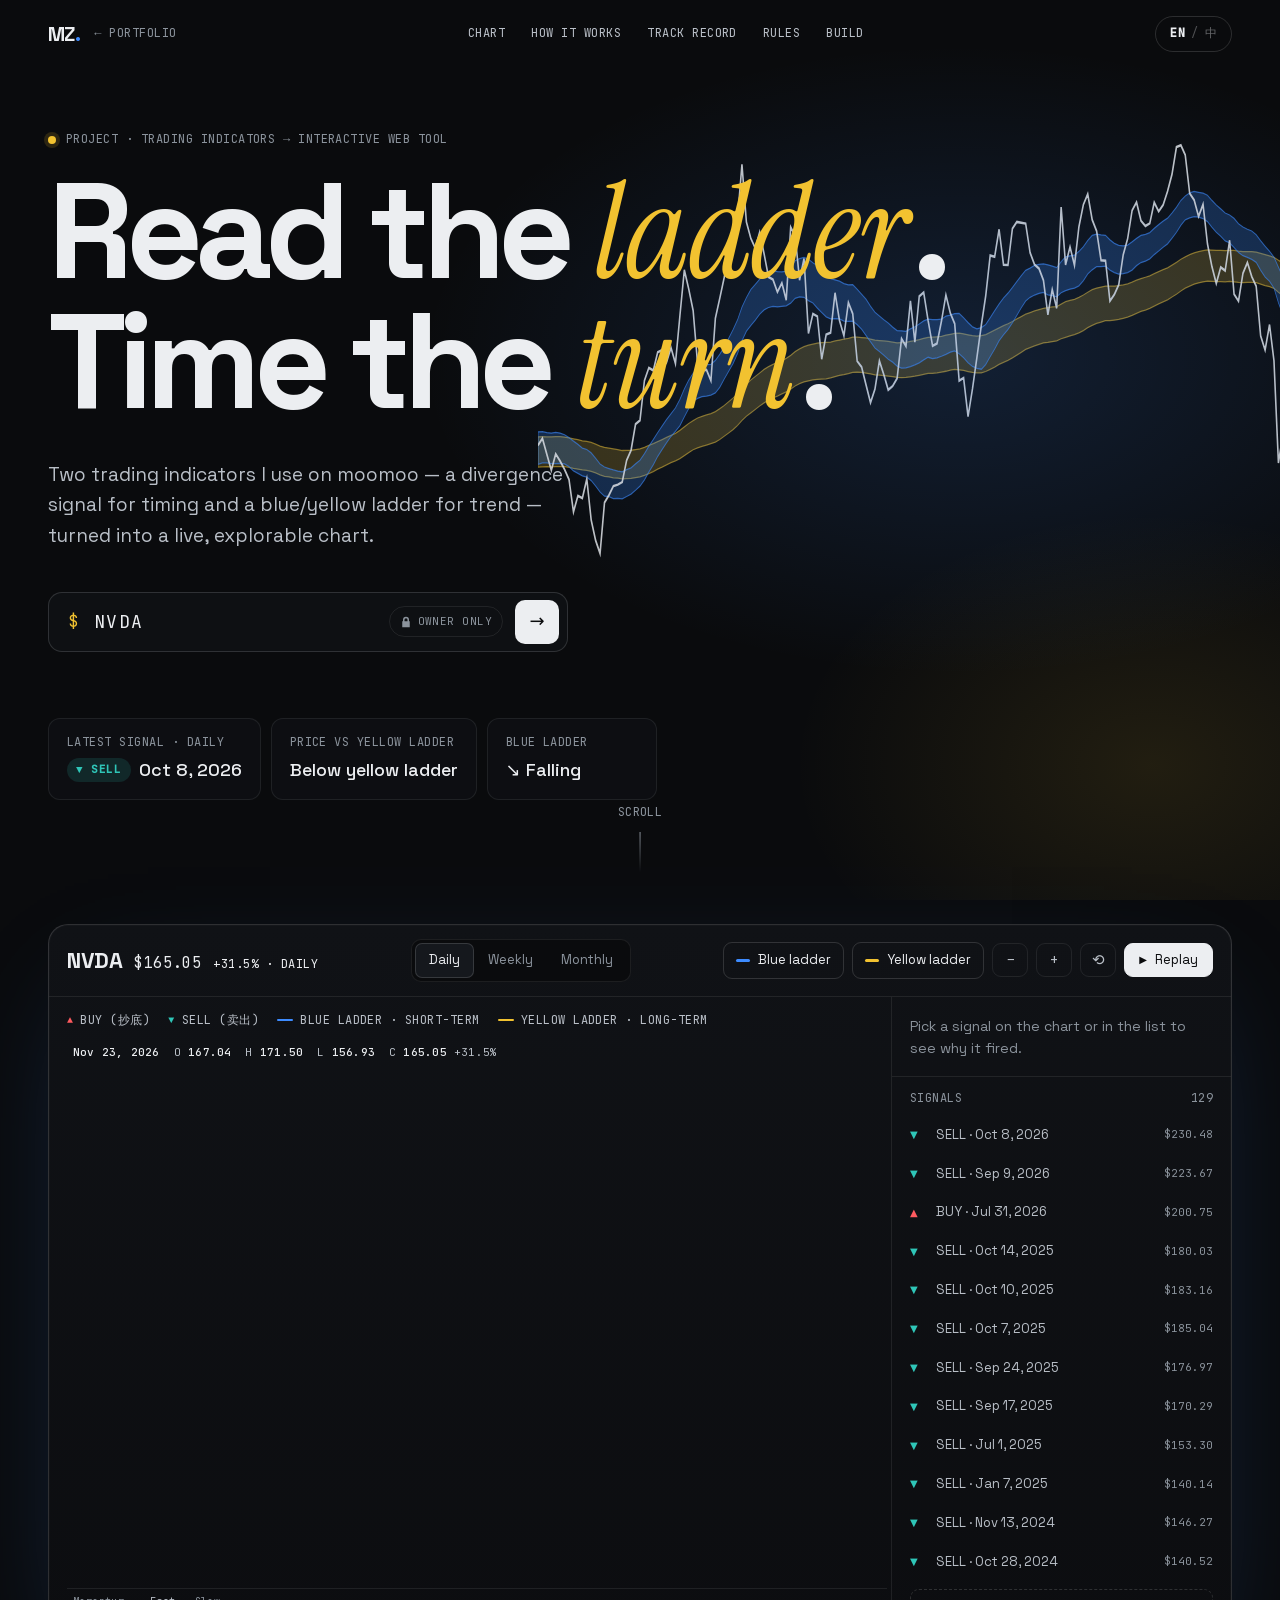
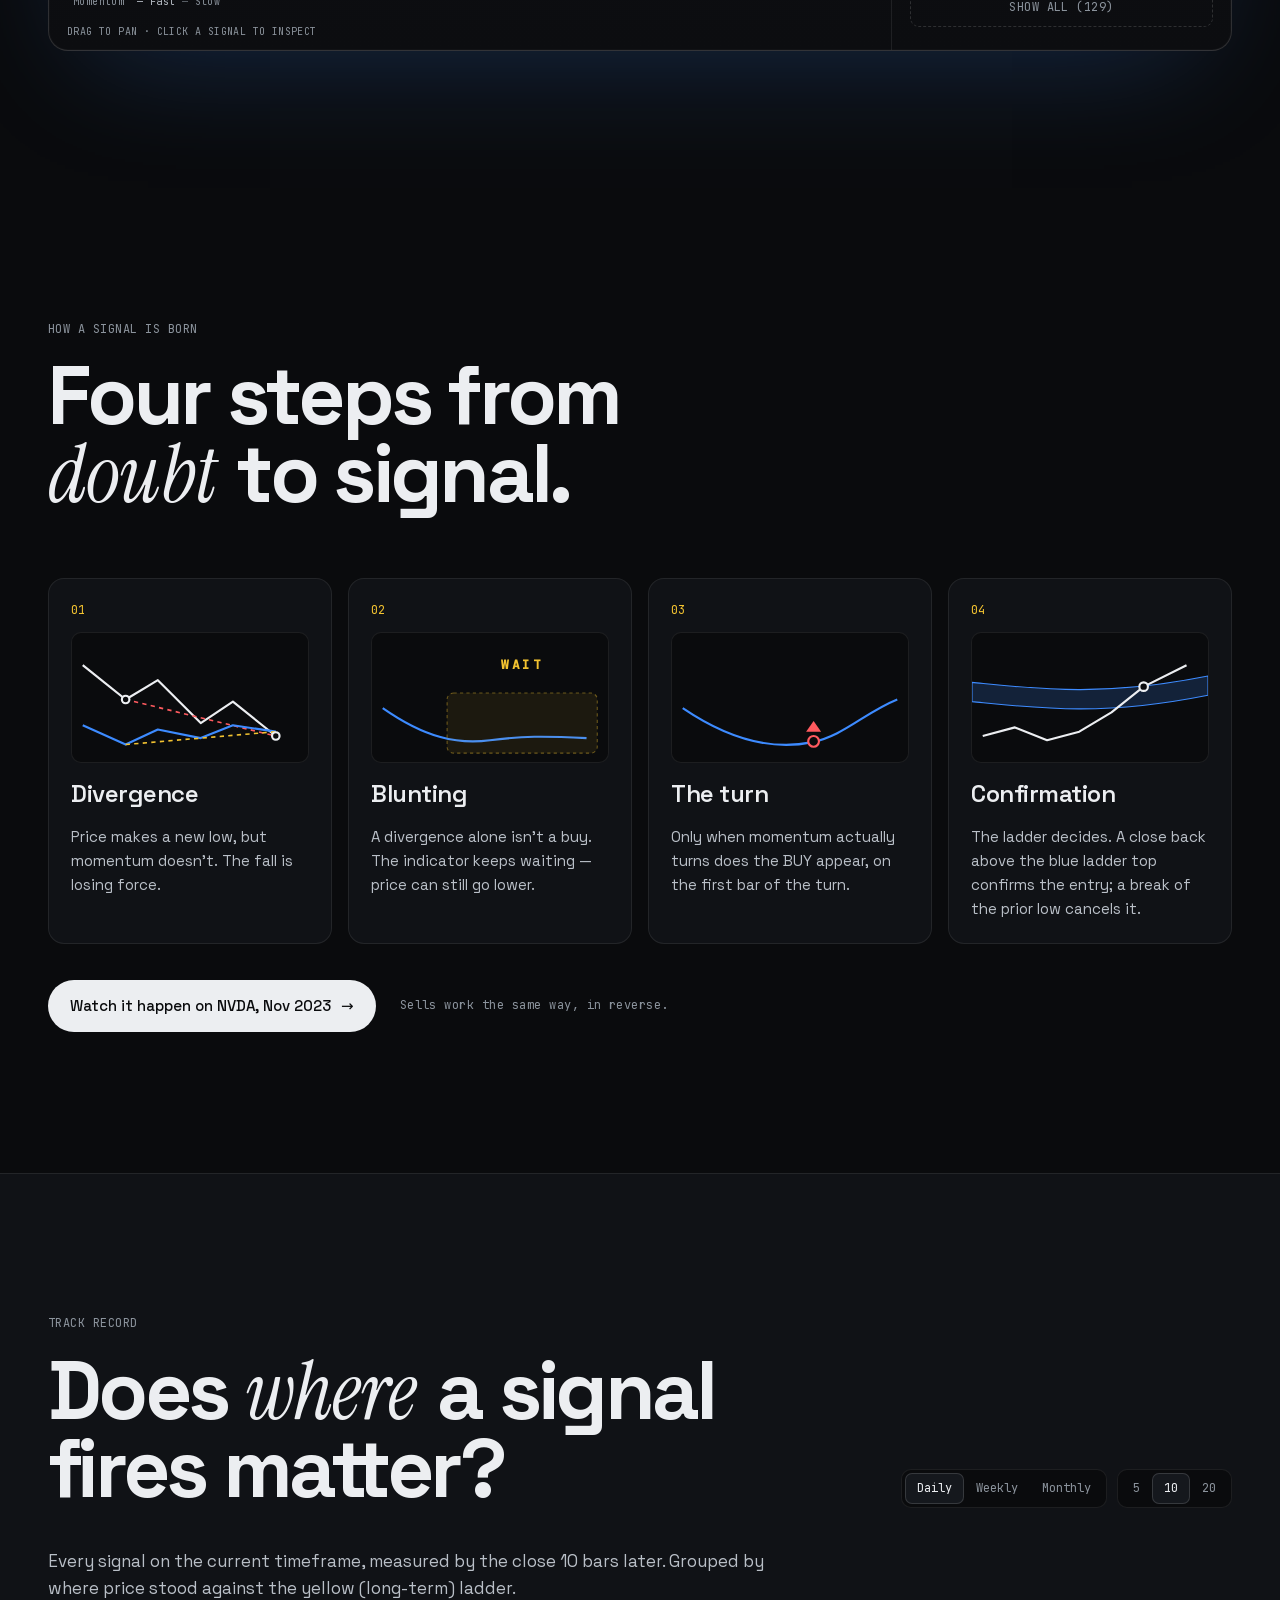
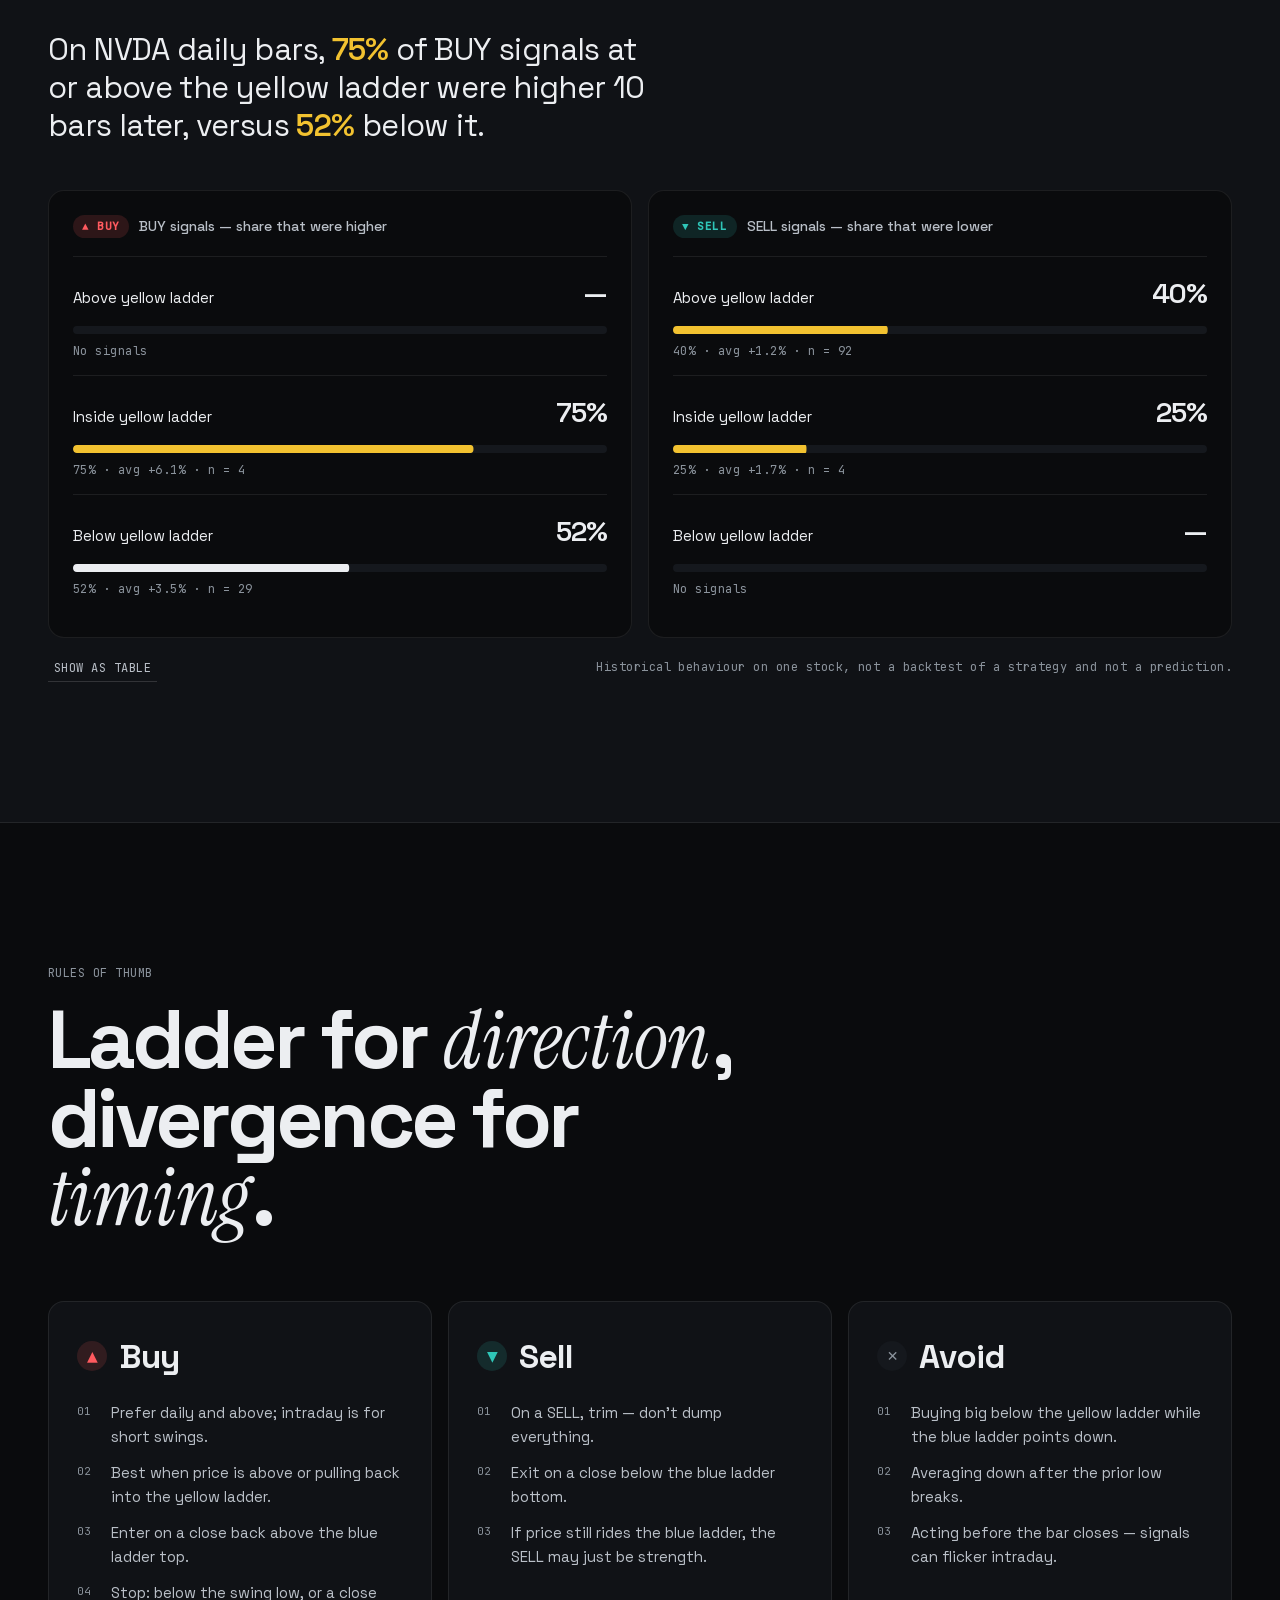
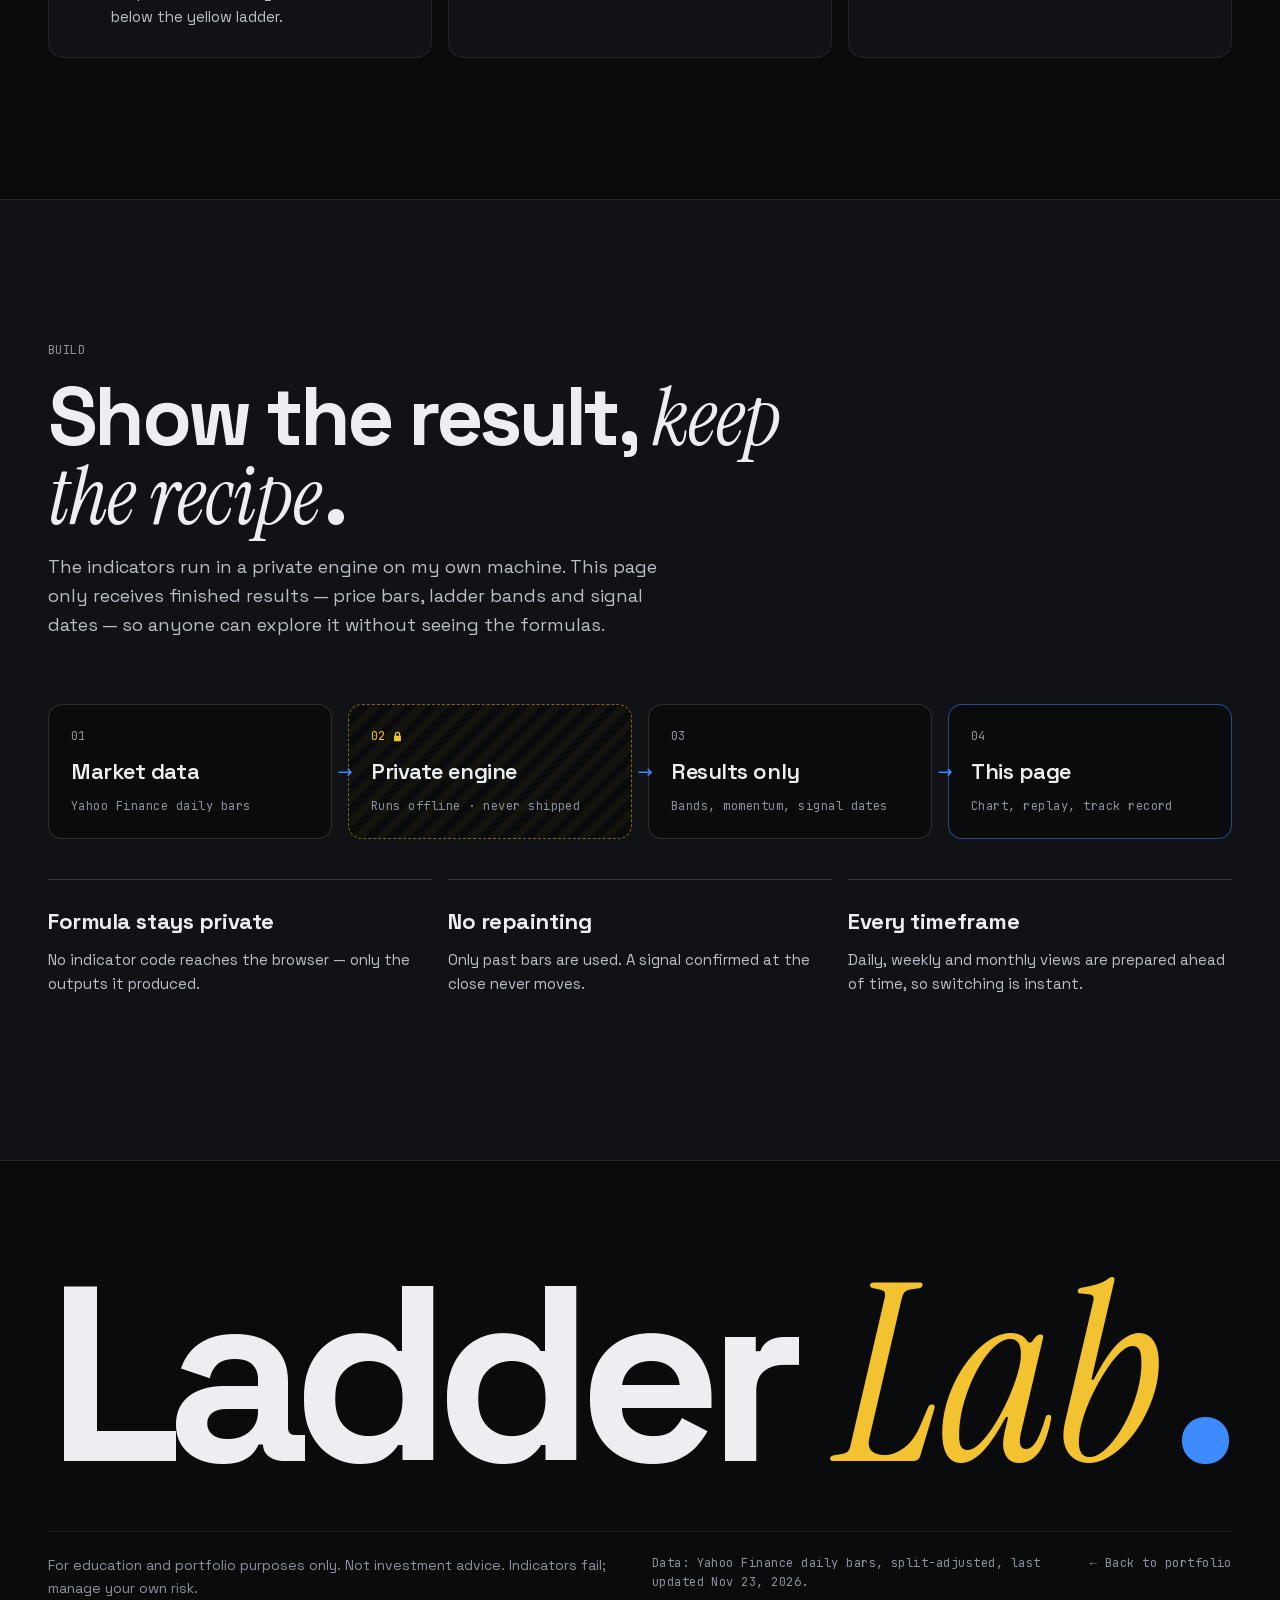
==== commit 3e3e3ff4: "Update index.html" ====
--- a/ladder-lab/index.html
+++ b/ladder-lab/index.html
@@ -24,7 +24,7 @@
 <body>
   <!-- ========== NAV ========== -->
   <header class="nav" id="nav">
-    <a class="nav-back" href="/" aria-label="Back to portfolio">
+    <a class="nav-back" href="https://github.com/miczhang18" aria-label="Back to portfolio">
       <span class="nav-logo">MZ<span class="accent">.</span></span>
       <span class="nav-back-text mono"><span aria-hidden="true">←</span> <span data-i18n="back">Portfolio</span></span>
     </a>
@@ -264,7 +264,7 @@
       <div class="foot-row">
         <p data-i18n="footDisclaimer"></p>
         <p class="mono" id="footData"></p>
-        <a class="mono foot-back" href="/"><span aria-hidden="true">←</span> <span data-i18n="footBack"></span></a>
+        <a class="mono foot-back" href="https://github.com/miczhang18"><span aria-hidden="true">←</span> <span data-i18n="footBack"></span></a>
       </div>
     </div>
   </footer>
